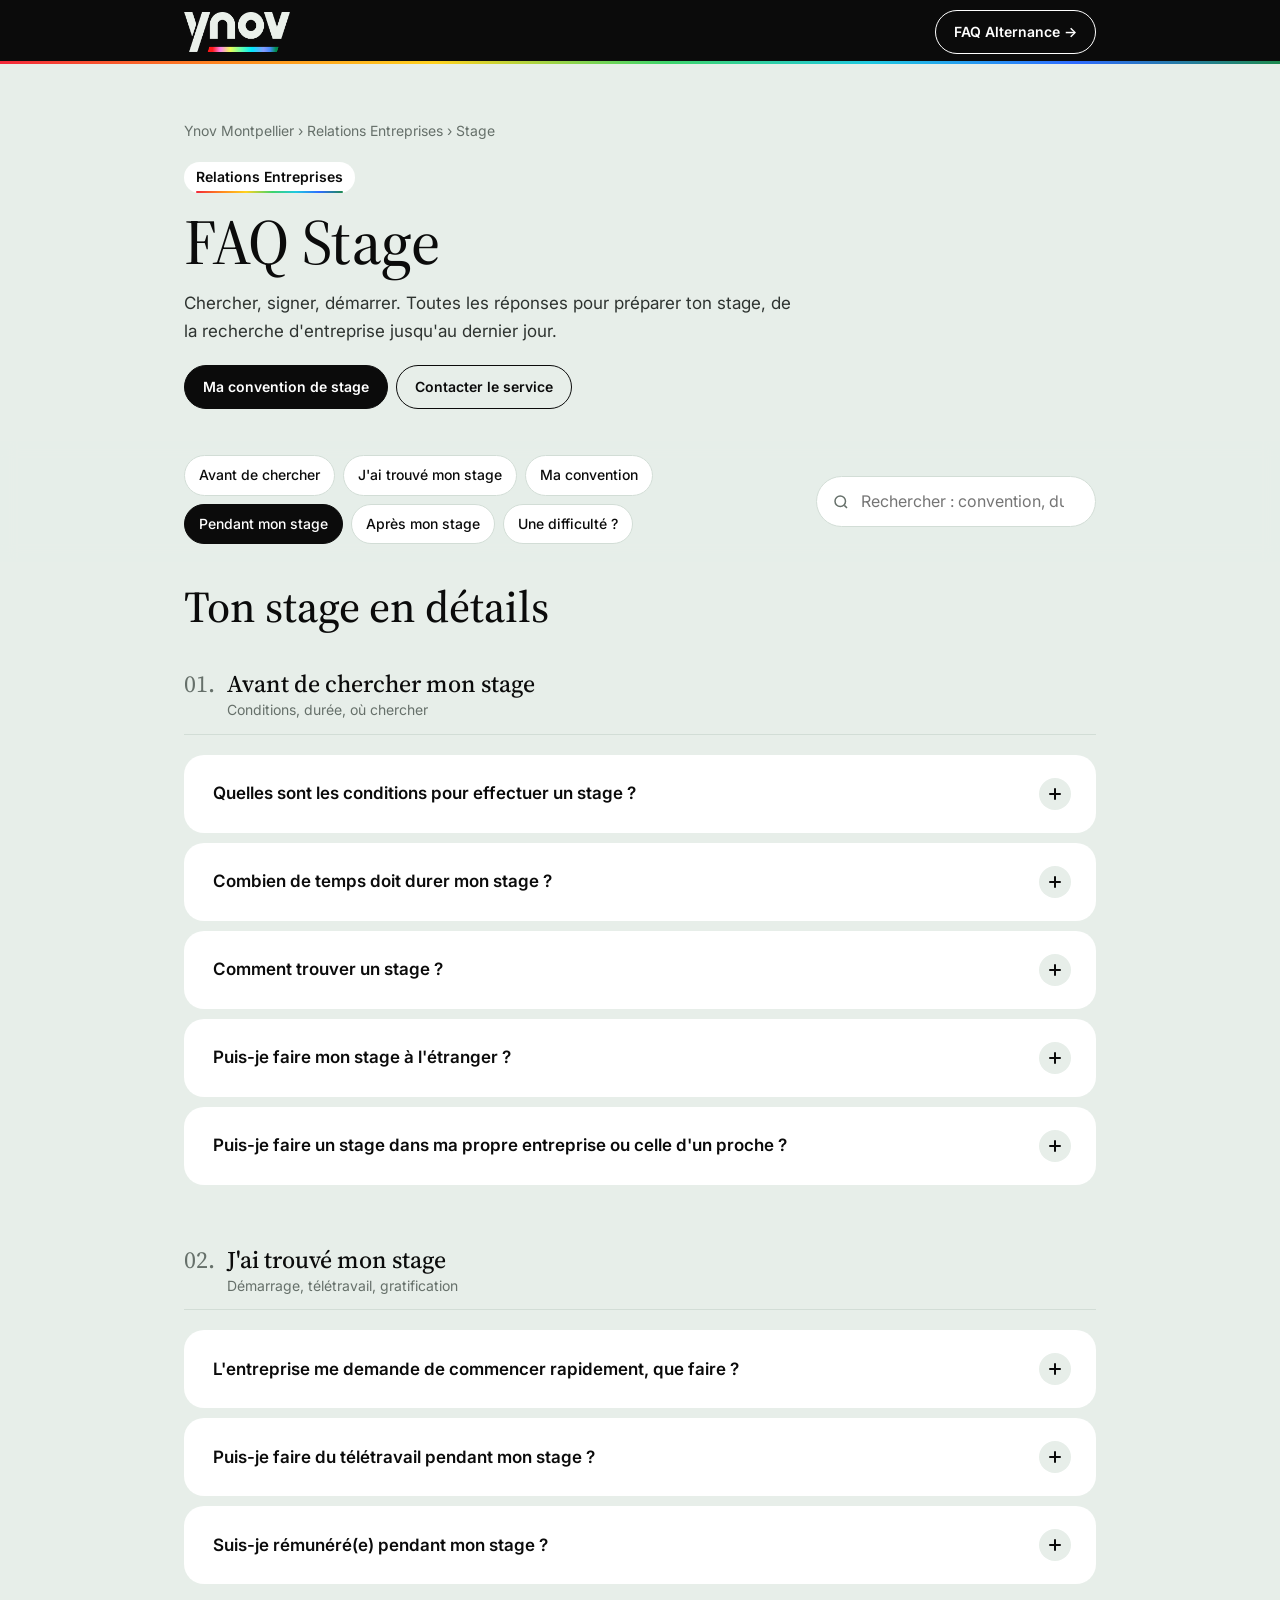
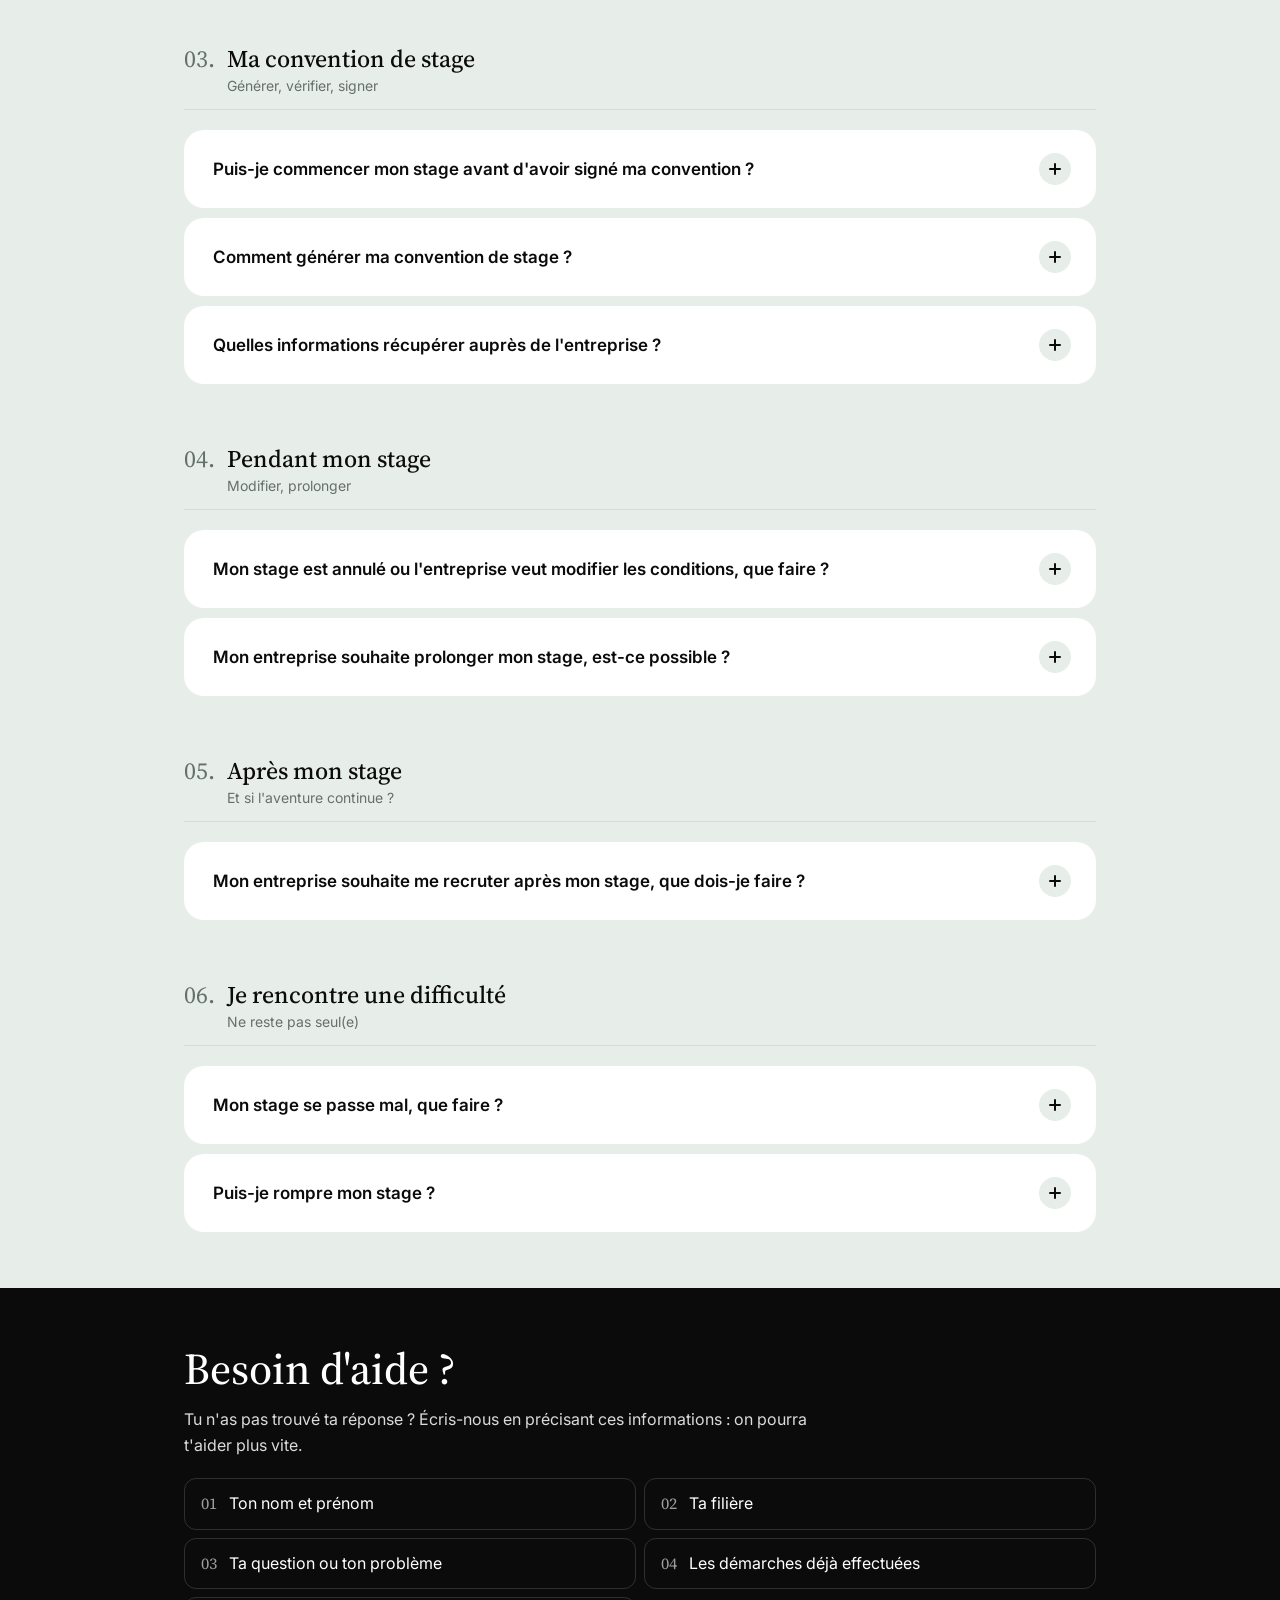
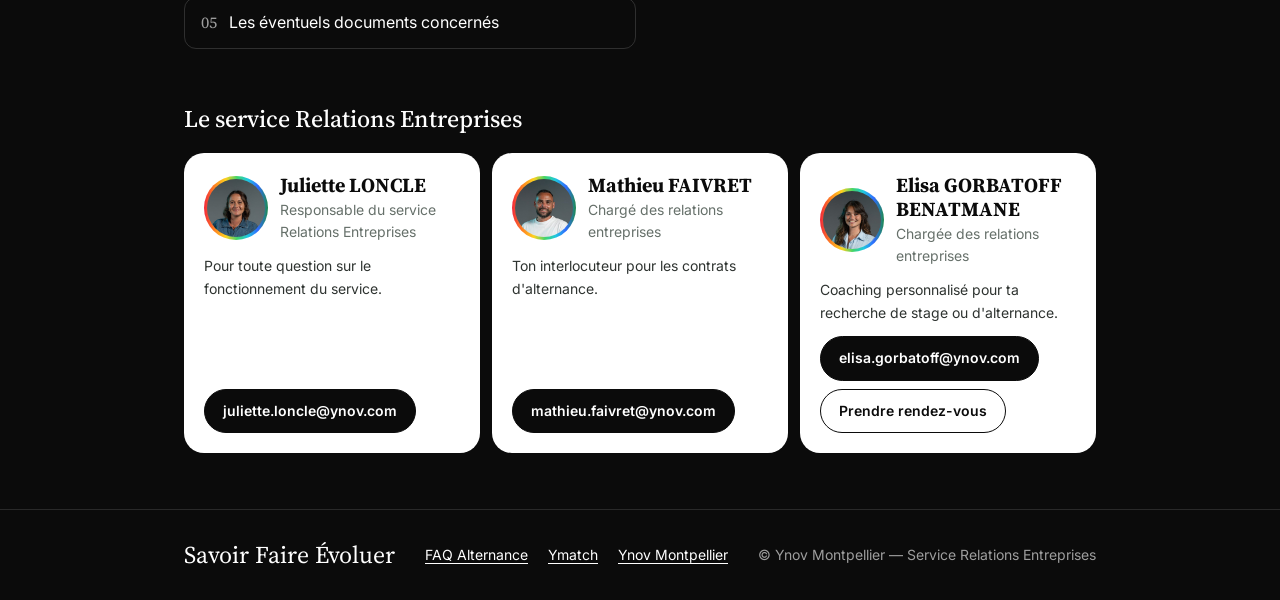
==== stage.html @ a25037c7 "Add files via upload" ====
<!doctype html>
<html lang="fr">
<head>
  <meta charset="utf-8">
  <meta name="viewport" content="width=device-width, initial-scale=1, viewport-fit=cover">
  <title>FAQ Stage — Relations Entreprises | Ynov Montpellier</title>
  <meta name="description" content="Tout savoir sur tes recherches et tes démarches de stage à Ynov Montpellier : durées, convention, gratification, contacts.">
  <meta name="theme-color" content="#0b0b0b">

  <!-- Polices (Google Fonts) -->
  <link rel="preconnect" href="https://fonts.googleapis.com">
  <link rel="preconnect" href="https://fonts.gstatic.com" crossorigin>
  <link href="https://fonts.googleapis.com/css2?family=Inter:wght@400;500;600;700;800&family=Source+Serif+4:opsz,wght@8..60,400;8..60,500&display=swap" rel="stylesheet">

  <!-- Styles : variables (couleurs, polices…) puis mise en page -->
  <link rel="stylesheet" href="assets/css/variables.css">
  <link rel="stylesheet" href="assets/css/style.css">
</head>
<body>

  <!-- ====================================================================
       HEADER
       ==================================================================== -->
  <header class="site-header">
    <div class="container site-header__inner">
      <a class="logo" href="index.html" aria-label="Ynov — retour à l'accueil de la FAQ">
        <!-- Logo officiel : pour le changer, remplace le fichier assets/img/logo-ynov.png -->
        <img src="assets/img/logo-ynov.png" alt="Ynov" width="395" height="149">
      </a>
      <a class="btn btn--light" href="alternance.html">FAQ Alternance →</a>
    </div>
  </header>

  <main>

    <!-- ==================================================================
         HERO
         ================================================================== -->
    <section class="hero">
      <div class="container">
        <p class="breadcrumb">Ynov Montpellier › Relations Entreprises › Stage</p>
        <p class="hero__kicker">Relations Entreprises</p>
        <h1 class="hero__title">FAQ Stage</h1>
        <p class="hero__lead">
          Chercher, signer, démarrer. Toutes les réponses pour préparer ton stage,
          de la recherche d'entreprise jusqu'au dernier jour.
        </p>
        <div class="hero__actions">
          <a class="btn" href="#convention">Ma convention de stage</a>
          <a class="btn btn--outline" href="#aide">Contacter le service</a>
        </div>
      </div>
    </section>

    <!-- ==================================================================
         MENU DES CATÉGORIES + RECHERCHE
         Chaque pastille pointe vers l'id d'un groupe plus bas (#avant, #trouve…)
         ================================================================== -->
    <nav class="faq-toolbar" aria-label="Catégories de la FAQ">
      <div class="container faq-toolbar__inner">
        <ul class="chips">
          <li><a class="chip" href="#avant">Avant de chercher</a></li>
          <li><a class="chip" href="#trouve">J'ai trouvé mon stage</a></li>
          <li><a class="chip" href="#convention">Ma convention</a></li>
          <li><a class="chip" href="#pendant">Pendant mon stage</a></li>
          <li><a class="chip" href="#apres">Après mon stage</a></li>
          <li><a class="chip" href="#difficulte">Une difficulté ?</a></li>
        </ul>
        <div class="search">
          <label class="visually-hidden" for="faq-search">Rechercher une question</label>
          <svg class="search__icon" viewBox="0 0 24 24" fill="none" stroke="currentColor" stroke-width="2" aria-hidden="true"><circle cx="11" cy="11" r="7"/><path d="m20 20-3.5-3.5"/></svg>
          <input class="search__input" id="faq-search" type="search" placeholder="Rechercher : convention, durée…" data-faq-search>
        </div>
      </div>
    </nav>

    <!-- ==================================================================
         QUESTIONS
         --------------------------------------------------------------------
         Pour AJOUTER une question : copie un bloc <details>…</details>
         complet, colle-le dans le bon groupe et change :
           - l'id (unique, sans espace ni accent)  → sert pour les liens directs
           - le texte de la question dans <span class="faq-item__title">
           - la réponse dans <div class="faq-item__answer">
         ================================================================== -->
    <section class="faq-section">
      <div class="container">
        <h2 class="faq-section__title">Ton stage en détails</h2>

        <!-- ============ 01. AVANT DE CHERCHER ============ -->
        <section class="faq-group" id="avant">
          <header class="faq-group__header">
            <span class="faq-group__number">01.</span>
            <div>
              <h3 class="faq-group__title">Avant de chercher mon stage</h3>
              <p class="faq-group__subtitle">Conditions, durée, où chercher</p>
            </div>
          </header>

          <div class="faq-list">

            <details class="faq-item" id="conditions">
              <summary class="faq-item__question">
                <span class="faq-item__title">Quelles sont les conditions pour effectuer un stage ?</span>
                <span class="faq-item__icon" aria-hidden="true"></span>
              </summary>
              <div class="faq-item__answer">
                <p>Ton stage doit être réalisé <strong>dans le cadre de ta formation</strong> et faire l'objet d'une <strong>convention de stage signée avant le premier jour</strong>.</p>
                <p>La durée, les dates et les conditions du stage doivent respecter les règles de ta formation et de l'école.</p>
              </div>
            </details>

            <details class="faq-item" id="duree">
              <summary class="faq-item__question">
                <span class="faq-item__title">Combien de temps doit durer mon stage ?</span>
                <span class="faq-item__icon" aria-hidden="true"></span>
              </summary>
              <div class="faq-item__answer">
                <p>La durée dépend de ta formation et de ton année d'études.</p>

                <ul class="duration-grid">
                  <li><div class="duration-card">
                    <span class="duration-card__level">B1</span>
                    <span class="duration-card__value">Non obligatoire</span>
                    <span class="duration-card__detail">mais fortement conseillé</span>
                  </div></li>
                  <li><div class="duration-card duration-card--dark">
                    <span class="duration-card__level">B2</span>
                    <span class="duration-card__value">25 jours obligatoires</span>
                    <span class="duration-card__detail">5 semaines · 175 h</span>
                  </div></li>
                  <li><div class="duration-card">
                    <span class="duration-card__level">B3</span>
                    <span class="duration-card__value">50 jours obligatoires*</span>
                    <span class="duration-card__detail">10 semaines · 350 h</span>
                  </div></li>
                  <li><div class="duration-card duration-card--dark">
                    <span class="duration-card__level">M1</span>
                    <span class="duration-card__value">80 jours obligatoires</span>
                    <span class="duration-card__detail">16 semaines · 560 h</span>
                  </div></li>
                  <li><div class="duration-card">
                    <span class="duration-card__level">M2</span>
                    <span class="duration-card__value">80 jours obligatoires**</span>
                    <span class="duration-card__detail">16 semaines · 560 h</span>
                  </div></li>
                  <li><div class="duration-card duration-card--dark">
                    <span class="duration-card__level">BTS</span>
                    <span class="duration-card__value">CIEL 1 &amp; 2 : 20 jours</span>
                    <span class="duration-card__detail">SIO SISR 1 &amp; 2 : 25 jours</span>
                  </div></li>
                </ul>

                <div class="note">
                  <span class="note__label">Exceptions</span>
                  <p>* <strong>B3 Chef de projet design interactif</strong> et <strong>B3 Chef de projet marketing digital</strong> : 90 jours obligatoires (diplôme IMPARARE).</p>
                  <p>** <strong>M2 Marketing &amp; communication</strong>, toutes spécialités (titre Manager de la communication et du marketing digital) : 132 jours obligatoires (diplôme INSEEC).</p>
                </div>

                <h3>Bon à savoir</h3>
                <ul>
                  <li>Ton stage se déroule <strong>en dehors de tes jours de cours</strong>.</li>
                  <li>Les heures comptent sur l'année de formation dès la rentrée et se cumulent sur l'année en cours.</li>
                  <li>Le volume total doit être validé avant la fin de ton cycle de formation. S'il manque des heures sur l'année, tu devras les rattraper.</li>
                  <li>En France, un stage dans une même structure ne peut pas dépasser <strong>6 mois effectifs, soit 924 h</strong>, sur une même année d'enseignement.</li>
                </ul>
              </div>
            </details>

            <details class="faq-item" id="trouver">
              <summary class="faq-item__question">
                <span class="faq-item__title">Comment trouver un stage ?</span>
                <span class="faq-item__icon" aria-hidden="true"></span>
              </summary>
              <div class="faq-item__answer">
                <p>Multiplie les canaux :</p>
                <ul>
                  <li>les offres transmises par Ynov sur <a href="https://ymatch.ynov.com" target="_blank" rel="noopener">Ymatch</a> ;</li>
                  <li>LinkedIn ;</li>
                  <li>les sites spécialisés dans l'emploi et les stages ;</li>
                  <li>les candidatures spontanées ;</li>
                  <li>ton réseau personnel et professionnel ;</li>
                  <li>les forums, salons et événements entreprises.</li>
                </ul>
                <div class="note">
                  <span class="note__label">Conseil</span>
                  <p>Ne te limite pas aux offres publiées : les candidatures spontanées fonctionnent souvent très bien.</p>
                </div>
              </div>
            </details>

            <details class="faq-item" id="etranger">
              <summary class="faq-item__question">
                <span class="faq-item__title">Puis-je faire mon stage à l'étranger ?</span>
                <span class="faq-item__icon" aria-hidden="true"></span>
              </summary>
              <div class="faq-item__answer">
                <p><strong>Oui</strong>, sous certaines conditions.</p>
                <p>Les démarches administratives varient selon le pays d'accueil, et la convention se fait <strong>en dehors de Ymatch</strong>. Rapproche-toi du service Relations Entreprises <strong>avant de t'engager</strong> auprès de l'entreprise.</p>
              </div>
            </details>

            <details class="faq-item" id="entreprise-proche">
              <summary class="faq-item__question">
                <span class="faq-item__title">Puis-je faire un stage dans ma propre entreprise ou celle d'un proche ?</span>
                <span class="faq-item__icon" aria-hidden="true"></span>
              </summary>
              <div class="faq-item__answer">
                <p>C'est possible, sous certaines conditions :</p>
                <ul>
                  <li>tu ne dois <strong>pas figurer dans les statuts</strong> de l'entreprise ;</li>
                  <li>tu dois être <strong>accompagné(e) par un tuteur</strong>.</li>
                </ul>
                <p>Le stage répond aux mêmes exigences qu'un stage classique et doit te permettre de développer des compétences liées à ta formation.</p>
              </div>
            </details>

          </div>
        </section>

        <!-- ============ 02. J'AI TROUVÉ MON STAGE ============ -->
        <section class="faq-group" id="trouve">
          <header class="faq-group__header">
            <span class="faq-group__number">02.</span>
            <div>
              <h3 class="faq-group__title">J'ai trouvé mon stage</h3>
              <p class="faq-group__subtitle">Démarrage, télétravail, gratification</p>
            </div>
          </header>

          <div class="faq-list">

            <details class="faq-item" id="commencer-vite">
              <summary class="faq-item__question">
                <span class="faq-item__title">L'entreprise me demande de commencer rapidement, que faire ?</span>
                <span class="faq-item__icon" aria-hidden="true"></span>
              </summary>
              <div class="faq-item__answer">
                <div class="note note--alert">
                  <span class="note__label">Important</span>
                  <p>Ne commence pas sans convention signée.</p>
                </div>
                <p>Même si l'entreprise est pressée, contacte le service Relations Entreprises pour vérifier que toutes les démarches administratives sont finalisées.</p>
              </div>
            </details>

            <details class="faq-item" id="teletravail">
              <summary class="faq-item__question">
                <span class="faq-item__title">Puis-je faire du télétravail pendant mon stage ?</span>
                <span class="faq-item__icon" aria-hidden="true"></span>
              </summary>
              <div class="faq-item__answer">
                <p><strong>Oui</strong>, si l'entreprise d'accueil l'autorise et si c'est prévu dans le cadre du stage.</p>
                <p>Les conditions de télétravail se définissent avec l'entreprise et doivent apparaître dans les documents du stage, notamment <strong>sur la convention</strong>.</p>
              </div>
            </details>

            <details class="faq-item" id="gratification">
              <summary class="faq-item__question">
                <span class="faq-item__title">Suis-je rémunéré(e) pendant mon stage ?</span>
                <span class="faq-item__icon" aria-hidden="true"></span>
              </summary>
              <div class="faq-item__answer">
                <p>Au-delà de <strong>308 h de stage dans la même entreprise</strong>, la gratification est obligatoire. Concrètement : dès que ta convention prévoit 309 h ou plus (soit 2 mois et 1 jour), tu es payé(e).</p>
                <ul>
                  <li>Montant minimum légal en 2026 : <strong>4,50 € brut par heure</strong>, soit 15 % du plafond horaire de la Sécurité sociale.</li>
                  <li>La gratification est <strong>rétroactive</strong> : elle compte dès la première heure de stage.</li>
                  <li>Le versement et le montant doivent figurer dans ta convention de stage.</li>
                </ul>
                <div class="note">
                  <span class="note__label">À noter</span>
                  <p>Ce montant peut évoluer en cours d'année scolaire.</p>
                </div>
              </div>
            </details>

          </div>
        </section>

        <!-- ============ 03. MA CONVENTION ============ -->
        <section class="faq-group" id="convention">
          <header class="faq-group__header">
            <span class="faq-group__number">03.</span>
            <div>
              <h3 class="faq-group__title">Ma convention de stage</h3>
              <p class="faq-group__subtitle">Générer, vérifier, signer</p>
            </div>
          </header>

          <div class="faq-list">

            <details class="faq-item" id="avant-convention">
              <summary class="faq-item__question">
                <span class="faq-item__title">Puis-je commencer mon stage avant d'avoir signé ma convention ?</span>
                <span class="faq-item__icon" aria-hidden="true"></span>
              </summary>
              <div class="faq-item__answer">
                <p><strong>Non.</strong> La convention doit être validée et signée par toutes les parties <strong>avant le premier jour de stage</strong>.</p>
                <div class="note note--alert">
                  <span class="note__label">Important</span>
                  <p>Ne commence jamais ton stage sans convention signée.</p>
                </div>
              </div>
            </details>

            <details class="faq-item" id="generer-convention">
              <summary class="faq-item__question">
                <span class="faq-item__title">Comment générer ma convention de stage ?</span>
                <span class="faq-item__icon" aria-hidden="true"></span>
              </summary>
              <div class="faq-item__answer">
                <p>Une fois ton stage trouvé, tout se passe sur <a href="https://ymatch.ynov.com" target="_blank" rel="noopener">Ymatch</a> :</p>
                <ol class="steps">
                  <li>Sur la page d'accueil de Ymatch, descends et clique sur <strong>« Ajouter un stage »</strong>.</li>
                  <li>En haut à gauche, renseigne le <strong>nom de l'entreprise</strong> et l'<strong>adresse mail du contact entreprise</strong>, puis clique sur « Valider » en bas à droite.</li>
                  <li>L'entreprise reçoit la fiche de renseignements par mail. Vérifie avec elle qu'elle l'a bien reçue : le mail peut arriver dans les spams.</li>
                  <li>L'entreprise remplit la fiche de renseignements.</li>
                  <li>Vérifie la <strong>date de début</strong>, le <strong>volume horaire</strong> et la <strong>date de fin</strong>. Tu peux les confirmer en amont avec le service Relations Entreprises (voir ton calendrier de formation).</li>
                  <li>Le service Relations Entreprises contrôle les modalités, puis envoie la convention pour signature à l'entreprise et à toi.</li>
                  <li>Toutes les signatures sont là : <strong>tu peux démarrer ton stage</strong>.</li>
                </ol>
                <div class="note">
                  <span class="note__label">Stage à l'étranger</span>
                  <p>La convention se fait hors Ymatch : contacte directement le service Relations Entreprises.</p>
                </div>
                <div class="note">
                  <span class="note__label">Conseil</span>
                  <p>Prévois suffisamment de temps entre la demande et le début du stage : la génération et la signature prennent quelques jours.</p>
                </div>
              </div>
            </details>

            <details class="faq-item" id="infos-entreprise">
              <summary class="faq-item__question">
                <span class="faq-item__title">Quelles informations récupérer auprès de l'entreprise ?</span>
                <span class="faq-item__icon" aria-hidden="true"></span>
              </summary>
              <div class="faq-item__answer">
                <p>Avant de lancer ta demande sur Ymatch, récupère :</p>
                <ul>
                  <li>les coordonnées de l'entreprise et de ton contact ;</li>
                  <li>le nom de ton tuteur ;</li>
                  <li>les dates de début et de fin ;</li>
                  <li>tes missions et tes horaires ;</li>
                  <li>la gratification, si elle s'applique.</li>
                </ul>
              </div>
            </details>

          </div>
        </section>

        <!-- ============ 04. PENDANT MON STAGE ============ -->
        <section class="faq-group" id="pendant">
          <header class="faq-group__header">
            <span class="faq-group__number">04.</span>
            <div>
              <h3 class="faq-group__title">Pendant mon stage</h3>
              <p class="faq-group__subtitle">Modifier, prolonger</p>
            </div>
          </header>

          <div class="faq-list">

            <details class="faq-item" id="modification">
              <summary class="faq-item__question">
                <span class="faq-item__title">Mon stage est annulé ou l'entreprise veut modifier les conditions, que faire ?</span>
                <span class="faq-item__icon" aria-hidden="true"></span>
              </summary>
              <div class="faq-item__answer">
                <p>Contacte rapidement le service Relations Entreprises.</p>
                <p>Ne modifie pas toi-même les informations de la convention sans validation préalable.</p>
              </div>
            </details>

            <details class="faq-item" id="prolonger">
              <summary class="faq-item__question">
                <span class="faq-item__title">Mon entreprise souhaite prolonger mon stage, est-ce possible ?</span>
                <span class="faq-item__icon" aria-hidden="true"></span>
              </summary>
              <div class="faq-item__answer">
                <p>C'est possible, dans la limite de la durée maximale autorisée (6 mois, soit 924 h, dans une même structure sur une même année).</p>
                <p>La prolongation doit être <strong>validée et formalisée avant la date de fin prévue</strong>.</p>
              </div>
            </details>

          </div>
        </section>

        <!-- ============ 05. APRÈS MON STAGE ============ -->
        <section class="faq-group" id="apres">
          <header class="faq-group__header">
            <span class="faq-group__number">05.</span>
            <div>
              <h3 class="faq-group__title">Après mon stage</h3>
              <p class="faq-group__subtitle">Et si l'aventure continue ?</p>
            </div>
          </header>

          <div class="faq-list">

            <details class="faq-item" id="recrutement">
              <summary class="faq-item__question">
                <span class="faq-item__title">Mon entreprise souhaite me recruter après mon stage, que dois-je faire ?</span>
                <span class="faq-item__icon" aria-hidden="true"></span>
              </summary>
              <div class="faq-item__answer">
                <p>Si l'entreprise te propose une alternance, contacte le service Relations Entreprises : on t'accompagne dans la suite des démarches.</p>
                <p><a href="alternance.html">Consulter la FAQ Alternance →</a></p>
              </div>
            </details>

          </div>
        </section>

        <!-- ============ 06. DIFFICULTÉ ============ -->
        <section class="faq-group" id="difficulte">
          <header class="faq-group__header">
            <span class="faq-group__number">06.</span>
            <div>
              <h3 class="faq-group__title">Je rencontre une difficulté</h3>
              <p class="faq-group__subtitle">Ne reste pas seul(e)</p>
            </div>
          </header>

          <div class="faq-list">

            <details class="faq-item" id="probleme">
              <summary class="faq-item__question">
                <span class="faq-item__title">Mon stage se passe mal, que faire ?</span>
                <span class="faq-item__icon" aria-hidden="true"></span>
              </summary>
              <div class="faq-item__answer">
                <p>En cas de difficulté avec ton entreprise d'accueil, ne reste pas seul(e).</p>
                <p>Contacte le service Relations Entreprises : on fait le point ensemble sur la situation et on cherche les solutions possibles.</p>
              </div>
            </details>

            <details class="faq-item" id="rupture">
              <summary class="faq-item__question">
                <span class="faq-item__title">Puis-je rompre mon stage ?</span>
                <span class="faq-item__icon" aria-hidden="true"></span>
              </summary>
              <div class="faq-item__answer">
                <p>Une interruption ou une rupture de stage doit être encadrée. Elle ne se décide pas sans en informer l'école et l'entreprise.</p>
                <p>Contacte le service Relations Entreprises dès que possible.</p>
              </div>
            </details>

          </div>
        </section>

        <!-- Affiché uniquement si la recherche ne trouve rien -->
        <div class="faq-empty" data-faq-empty hidden>
          <p><strong>Aucune question ne correspond à ta recherche.</strong></p>
          <p>Essaie un autre mot, ou écris-nous directement.</p>
          <a class="btn" href="#aide">Contacter le service</a>
        </div>

      </div>
    </section>

    <!-- ==================================================================
         BESOIN D'AIDE + CONTACTS
         Les cartes contacts sont générées par assets/js/contacts.js
         ================================================================== -->
    <section class="help" id="aide">
      <div class="container">
        <h2>Besoin d'aide ?</h2>
        <p class="help__lead">
          Tu n'as pas trouvé ta réponse ? Écris-nous en précisant ces informations :
          on pourra t'aider plus vite.
        </p>
        <ol class="help__checklist">
          <li>Ton nom et prénom</li>
          <li>Ta filière</li>
          <li>Ta question ou ton problème</li>
          <li>Les démarches déjà effectuées</li>
          <li>Les éventuels documents concernés</li>
        </ol>

        <h3 class="contacts__title">Le service Relations Entreprises</h3>
        <div class="contacts" data-contacts></div>
        <noscript>
          <p>Contact : mathieu.faivret@ynov.com</p>
        </noscript>
      </div>
    </section>

  </main>

  <!-- ====================================================================
       FOOTER
       ==================================================================== -->
  <footer class="site-footer">
    <div class="container site-footer__inner">
      <p class="site-footer__promise">Savoir Faire Évoluer</p>
      <ul class="site-footer__links">
        <li><a href="alternance.html">FAQ Alternance</a></li>
        <li><a href="https://ymatch.ynov.com" target="_blank" rel="noopener">Ymatch</a></li>
        <li><a href="https://www.ynov.com/campus/montpellier" target="_blank" rel="noopener">Ynov Montpellier</a></li>
      </ul>
      <p class="site-footer__copy">© Ynov Montpellier — Service Relations Entreprises</p>
    </div>
  </footer>

  <script src="assets/js/contacts.js"></script>
  <script src="assets/js/faq.js"></script>
</body>
</html>
---- assets/css/variables.css ----
/* ==========================================================================
   VARIABLES — DA Ynov
   --------------------------------------------------------------------------
   👉 C'est ICI que tu changes les couleurs, les polices, les arrondis
      et les espacements. Tout le reste du site se met à jour tout seul.
   ========================================================================== */

:root {
  /* ---------- Couleurs ---------- */
  --color-bg: #e7eee9;          /* vert d'eau Ynov (fond de page)          */
  --color-surface: #ffffff;     /* cartes / accordéons                     */
  --color-ink: #0b0b0b;         /* noir Ynov (titres, header, boutons)     */
  --color-ink-soft: #2e3330;    /* texte courant                           */
  --color-muted: #66706a;       /* textes secondaires                      */
  --color-line: #d2ddd6;        /* séparateurs, bordures                   */
  --color-on-dark: #ffffff;     /* texte sur fond noir                     */
  --color-tint: #f3f7f4;        /* fond léger des encadrés                 */

  /* Dégradé arc-en-ciel Ynov (soulignements, filets) */
  --gradient-ynov: linear-gradient(
    90deg,
    #f2283a 0%,
    #ff8a1f 18%,
    #ffd21f 34%,
    #3fd46b 52%,
    #1fc8e0 68%,
    #2f6bff 84%,
    #1e8b4f 100%
  );

  /* ---------- Polices ---------- */
  /* Titres : serif élégant (comme le site Ynov) / Texte : sans-serif lisible */
  --font-title: "Source Serif 4", Georgia, "Times New Roman", serif;
  --font-text: "Inter", system-ui, -apple-system, "Segoe UI", Roboto, sans-serif;

  /* Tailles (mobile d'abord, agrandies dans style.css pour desktop) */
  --fs-hero: 2.5rem;
  --fs-h2: 1.75rem;
  --fs-h3: 1.25rem;
  --fs-body: 1rem;
  --fs-small: 0.875rem;

  /* ---------- Arrondis ---------- */
  --radius-s: 12px;
  --radius-m: 20px;
  --radius-l: 32px;
  --radius-pill: 999px;

  /* ---------- Espacements ---------- */
  --gutter: 16px;               /* marge latérale sur mobile               */
  --space-xs: 8px;
  --space-s: 12px;
  --space-m: 20px;
  --space-l: 32px;
  --space-xl: 56px;

  /* ---------- Mise en page ---------- */
  --container: 960px;           /* largeur max du contenu                  */
  --sticky-offset: 72px;        /* hauteur du menu de catégories collant   */

  /* ---------- Animations ---------- */
  --duration: 280ms;
  --ease: cubic-bezier(0.2, 0.7, 0.2, 1);
}
---- assets/css/style.css ----
/* ==========================================================================
   STYLE — FAQ Relations Entreprises Ynov Montpellier
   --------------------------------------------------------------------------
   Mobile first : les styles de base sont pensés pour le téléphone,
   les @media (min-width: …) en bas du fichier adaptent tablette et desktop.

   Sommaire
   1. Base
   2. Header
   3. Hero (haut de page)
   4. Menu des catégories + recherche
   5. Groupes de questions
   6. Accordéons
   7. Contenu des réponses (listes, encadrés, étapes, tableau…)
   8. Besoin d'aide + contacts
   9. Footer
   10. Page d'accueil (index.html)
   11. Responsive (tablette / desktop)
   ========================================================================== */

/* ---------- 1. Base ---------- */
*,
*::before,
*::after { box-sizing: border-box; }

html { scroll-behavior: smooth; -webkit-text-size-adjust: 100%; }

body {
  margin: 0;
  background: var(--color-bg);
  color: var(--color-ink-soft);
  font-family: var(--font-text);
  font-size: var(--fs-body);
  line-height: 1.6;
  -webkit-font-smoothing: antialiased;
}

img { max-width: 100%; display: block; }

a { color: var(--color-ink); text-underline-offset: 3px; }

h1, h2, h3 {
  margin: 0;
  color: var(--color-ink);
  font-family: var(--font-title);
  font-weight: 500;
  line-height: 1.15;
}

.container {
  width: 100%;
  max-width: var(--container);
  margin-inline: auto;
  padding-inline: var(--gutter);
}

.visually-hidden {
  position: absolute !important;
  width: 1px; height: 1px;
  overflow: hidden;
  clip: rect(0 0 0 0);
  white-space: nowrap;
}

:focus-visible { outline: 2px solid var(--color-ink); outline-offset: 3px; }

/* Bouton générique */
.btn {
  display: inline-flex;
  align-items: center;
  gap: 8px;
  padding: 10px 18px;
  border: 1px solid var(--color-ink);
  border-radius: var(--radius-pill);
  background: var(--color-ink);
  color: var(--color-on-dark);
  font-size: var(--fs-small);
  font-weight: 600;
  text-decoration: none;
  transition: background var(--duration) var(--ease), color var(--duration) var(--ease);
}
.btn:hover { background: transparent; color: var(--color-ink); }

.btn--outline { background: transparent; color: var(--color-ink); }
.btn--outline:hover { background: var(--color-ink); color: var(--color-on-dark); }

.btn--light { border-color: var(--color-on-dark); background: transparent; color: var(--color-on-dark); }
.btn--light:hover { background: var(--color-on-dark); color: var(--color-ink); }

/* ---------- 2. Header ---------- */
.site-header {
  background: var(--color-ink);
  color: var(--color-on-dark);
  position: relative;
}
/* Filet arc-en-ciel sous le header */
.site-header::after {
  content: "";
  position: absolute;
  left: 0; right: 0; bottom: 0;
  height: 3px;
  background: var(--gradient-ynov);
}

.site-header__inner {
  display: flex;
  align-items: center;
  justify-content: space-between;
  gap: var(--space-s);
  min-height: 64px;
}

/* Logo texte — remplaçable par le logo officiel (voir README) */
.logo {
  display: inline-flex;
  flex-direction: column;
  gap: 2px;
  color: var(--color-on-dark);
  text-decoration: none;
}
.logo__word {
  font-family: var(--font-text);
  font-weight: 800;
  font-size: 1.6rem;
  letter-spacing: -0.05em;
  line-height: 1;
}
.logo__bar { width: 100%; height: 3px; border-radius: 2px; background: var(--gradient-ynov); }
.logo img { height: 34px; width: auto; }
@media (min-width: 1024px) { .logo img { height: 40px; } }

/* ---------- 3. Hero ---------- */
.hero { padding-block: var(--space-l) var(--space-m); }

.breadcrumb {
  margin: 0 0 var(--space-m);
  font-size: var(--fs-small);
  color: var(--color-muted);
}

.hero__kicker {
  display: inline-block;
  margin: 0 0 var(--space-s);
  padding: 4px 12px;
  border-radius: var(--radius-pill);
  background: var(--color-surface);
  font-size: var(--fs-small);
  font-weight: 600;
  color: var(--color-ink);
  position: relative;
}
/* petit soulignement arc-en-ciel, comme les pastilles du site Ynov */
.hero__kicker::after {
  content: "";
  position: absolute;
  left: 12px; right: 12px; bottom: 0;
  height: 2px;
  border-radius: 2px;
  background: var(--gradient-ynov);
}

.hero__title { font-size: var(--fs-hero); margin-bottom: var(--space-s); }

.hero__lead {
  max-width: 38rem;
  margin: 0 0 var(--space-m);
  font-size: 1.0625rem;
}

.hero__actions { display: flex; flex-wrap: wrap; gap: var(--space-xs); }

/* ---------- 4. Menu des catégories + recherche ---------- */
.faq-toolbar {
  position: sticky;
  top: 0;
  z-index: 10;
  padding-block: var(--space-s);
  background: color-mix(in srgb, var(--color-bg) 92%, transparent);
  backdrop-filter: blur(8px);
  -webkit-backdrop-filter: blur(8px);
}

/* Les pastilles défilent horizontalement sur mobile */
.chips {
  display: flex;
  gap: var(--space-xs);
  margin: 0;
  padding: 2px 0 6px;
  list-style: none;
  overflow-x: auto;
  scrollbar-width: none;
}
.chips::-webkit-scrollbar { display: none; }

.chip {
  flex: none;
  display: inline-block;
  padding: 8px 14px;
  border: 1px solid var(--color-line);
  border-radius: var(--radius-pill);
  background: var(--color-surface);
  color: var(--color-ink);
  font-size: var(--fs-small);
  font-weight: 500;
  text-decoration: none;
  white-space: nowrap;
  transition: background var(--duration) var(--ease), color var(--duration) var(--ease), border-color var(--duration) var(--ease);
}
.chip:hover,
.chip.is-active { background: var(--color-ink); border-color: var(--color-ink); color: var(--color-on-dark); }

.search { position: relative; margin-top: var(--space-xs); }
.search__input {
  width: 100%;
  padding: 12px 16px 12px 44px;
  border: 1px solid var(--color-line);
  border-radius: var(--radius-pill);
  background: var(--color-surface);
  color: var(--color-ink);
  font: inherit;
  font-size: 16px; /* 16px évite le zoom automatique sur iPhone */
}
.search__input:focus { outline: none; border-color: var(--color-ink); }
.search__icon {
  position: absolute;
  left: 16px; top: 50%;
  width: 18px; height: 18px;
  transform: translateY(-50%);
  color: var(--color-muted);
  pointer-events: none;
}

/* ---------- 5. Groupes de questions ---------- */
.faq-section { padding-block: var(--space-m) var(--space-xl); }

.faq-section__title { font-size: var(--fs-h2); margin-bottom: var(--space-l); }

.faq-group { scroll-margin-top: calc(var(--sticky-offset) + 56px); }
.faq-group + .faq-group { margin-top: var(--space-xl); }

.faq-group__header {
  display: flex;
  align-items: baseline;
  gap: var(--space-s);
  margin-bottom: var(--space-m);
  padding-bottom: var(--space-s);
  border-bottom: 1px solid var(--color-line);
}
.faq-group__number {
  font-family: var(--font-title);
  font-size: var(--fs-h3);
  color: var(--color-muted);
}
.faq-group__title { font-size: var(--fs-h3); }
.faq-group__subtitle { margin: 2px 0 0; font-size: var(--fs-small); color: var(--color-muted); }

.faq-list { display: grid; gap: 10px; }

/* Message quand la recherche ne trouve rien */
.faq-empty {
  padding: var(--space-l) var(--space-m);
  border-radius: var(--radius-m);
  background: var(--color-surface);
  text-align: center;
}
.faq-empty p { margin: 0 0 var(--space-s); }

/* ---------- 6. Accordéons ---------- */
.faq-item {
  scroll-margin-top: calc(var(--sticky-offset) + 56px);
  border: 1px solid transparent;
  border-radius: var(--radius-m);
  background: var(--color-surface);
  overflow: hidden;
  transition: border-color var(--duration) var(--ease), box-shadow var(--duration) var(--ease);
}
.faq-item[open] { border-color: var(--color-ink); box-shadow: 0 6px 24px rgb(0 0 0 / 0.06); }

.faq-item__question {
  display: flex;
  align-items: center;
  justify-content: space-between;
  gap: var(--space-s);
  padding: 18px 18px 18px 20px;
  cursor: pointer;
  list-style: none;              /* retire le triangle par défaut */
  color: var(--color-ink);
  font-weight: 600;
  line-height: 1.4;
  -webkit-tap-highlight-color: transparent;
}
.faq-item__question::-webkit-details-marker { display: none; }

/* Icône + qui devient − */
.faq-item__icon {
  flex: none;
  position: relative;
  width: 32px; height: 32px;
  border-radius: 50%;
  background: var(--color-bg);
  color: var(--color-ink);
  transition: background var(--duration) var(--ease), color var(--duration) var(--ease);
}
.faq-item__icon::before,
.faq-item__icon::after {
  content: "";
  position: absolute;
  top: 50%; left: 50%;
  width: 12px; height: 2px;
  border-radius: 2px;
  background: currentColor;
  transform: translate(-50%, -50%);
  transition: transform var(--duration) var(--ease);
}
.faq-item__icon::after { transform: translate(-50%, -50%) rotate(90deg); }

.faq-item[open] .faq-item__icon { background: var(--color-ink); color: var(--color-on-dark); }
.faq-item[open] .faq-item__icon::after { transform: translate(-50%, -50%) rotate(0deg); }

.faq-item__answer { padding: 0 20px 22px; }

/* ---------- 7. Contenu des réponses ---------- */
.faq-item__answer > :first-child { margin-top: 0; }
.faq-item__answer > :last-child { margin-bottom: 0; }
.faq-item__answer p { margin: 0 0 var(--space-s); }
.faq-item__answer strong { color: var(--color-ink); }

.faq-item__answer ul,
.faq-item__answer ol { margin: 0 0 var(--space-s); padding-left: 1.25rem; }
.faq-item__answer li + li { margin-top: 4px; }

.faq-item__answer h3 {
  margin: var(--space-m) 0 var(--space-xs);
  font-family: var(--font-text);
  font-size: var(--fs-body);
  font-weight: 700;
}

/* Encadrés : conseil / important / attention */
.note {
  margin: var(--space-s) 0;
  padding: var(--space-s) var(--space-m);
  border-radius: var(--radius-s);
  background: var(--color-tint);
  position: relative;
  overflow: hidden;
}
.note::before {
  content: "";
  position: absolute;
  left: 0; top: 0; bottom: 0;
  width: 4px;
  background: var(--gradient-ynov);
}
.note__label {
  display: block;
  margin-bottom: 2px;
  font-size: 0.75rem;
  font-weight: 700;
  letter-spacing: 0.06em;
  text-transform: uppercase;
  color: var(--color-ink);
}
.note--alert { background: var(--color-ink); color: var(--color-on-dark); }
.note--alert .note__label,
.note--alert strong { color: var(--color-on-dark); }

/* Étapes numérotées */
.steps { counter-reset: step; list-style: none; padding-left: 0 !important; }
.steps li {
  counter-increment: step;
  position: relative;
  padding-left: 44px;
  min-height: 30px;
}
.steps li + li { margin-top: var(--space-s) !important; }
.steps li::before {
  content: counter(step);
  position: absolute;
  left: 0; top: -1px;
  display: grid;
  place-items: center;
  width: 30px; height: 30px;
  border-radius: 50%;
  background: var(--color-ink);
  color: var(--color-on-dark);
  font-size: var(--fs-small);
  font-weight: 700;
}

/* Grille des durées de stage (B1, B2…) */
.duration-grid {
  display: grid;
  grid-template-columns: repeat(2, 1fr);
  gap: 8px;
  margin: var(--space-s) 0;
  padding: 0;
  list-style: none;
}
.duration-grid li { margin: 0 !important; }
.duration-card {
  height: 100%;
  padding: 14px;
  border-radius: var(--radius-s);
  background: var(--color-bg);
}
.duration-card--dark { background: var(--color-ink); color: var(--color-on-dark); }
.duration-card__level {
  display: block;
  font-family: var(--font-title);
  font-size: 1.75rem;
  line-height: 1;
  color: inherit;
}
.duration-card--dark .duration-card__level { color: var(--color-on-dark); }
.duration-card__value { display: block; margin-top: 6px; font-weight: 600; font-size: var(--fs-small); }
.duration-card__detail { display: block; font-size: 0.8125rem; opacity: 0.75; }

/* Tableau (grille de rémunération) */
.table-wrap {
  margin: var(--space-s) 0;
  overflow-x: auto;
  border-radius: var(--radius-s);
  border: 1px solid var(--color-line);
}
.data-table { width: 100%; min-width: 520px; border-collapse: collapse; font-size: var(--fs-small); }
.data-table th,
.data-table td { padding: 10px 12px; text-align: left; border-bottom: 1px solid var(--color-line); }
.data-table thead th { background: var(--color-ink); color: var(--color-on-dark); font-weight: 600; }
.data-table tbody th { background: var(--color-tint); color: var(--color-ink); white-space: nowrap; }
.data-table tbody tr:last-child > * { border-bottom: 0; }
.data-table small { display: block; color: var(--color-muted); }
.table-caption { font-size: 0.8125rem; color: var(--color-muted); }

/* ---------- 8. Besoin d'aide + contacts ---------- */
.help {
  padding-block: var(--space-xl);
  background: var(--color-ink);
  color: var(--color-on-dark);
}
.help h2 { color: var(--color-on-dark); font-size: var(--fs-h2); margin-bottom: var(--space-s); }
.help__lead { margin: 0 0 var(--space-m); max-width: 40rem; opacity: 0.85; }

.help__checklist {
  display: grid;
  gap: 8px;
  margin: 0 0 var(--space-xl);
  padding: 0;
  list-style: none;
  counter-reset: info;
}
.help__checklist li {
  counter-increment: info;
  display: flex;
  align-items: center;
  gap: var(--space-s);
  padding: 12px 16px;
  border: 1px solid rgb(255 255 255 / 0.15);
  border-radius: var(--radius-s);
}
.help__checklist li::before {
  content: counter(info, decimal-leading-zero);
  font-family: var(--font-title);
  opacity: 0.6;
}

.contacts__title { color: var(--color-on-dark); font-size: var(--fs-h3); margin-bottom: var(--space-m); }

.contacts { display: grid; gap: var(--space-s); }

.contact-card {
  display: flex;
  flex-direction: column;
  gap: var(--space-s);
  padding: var(--space-m);
  border-radius: var(--radius-m);
  background: var(--color-surface);
  color: var(--color-ink-soft);
}
.contact-card__top { display: flex; align-items: center; gap: var(--space-s); }

.contact-card__photo,
.contact-card__initials {
  flex: none;
  width: 64px; height: 64px;
  border-radius: 50%;
  object-fit: cover;
}
/* Photo avec anneau arc-en-ciel Ynov */
.contact-card__photo { padding: 3px; background: var(--gradient-ynov); }

/* Initiales affichées tant qu'il n'y a pas de photo */
.contact-card__initials {
  display: grid;
  place-items: center;
  background: var(--color-bg);
  color: var(--color-ink);
  font-family: var(--font-title);
  font-size: 1.375rem;
  position: relative;
}
.contact-card__initials::after {
  content: "";
  position: absolute;
  inset: -3px;
  border-radius: 50%;
  padding: 3px;
  background: var(--gradient-ynov);
  -webkit-mask: linear-gradient(#000 0 0) content-box, linear-gradient(#000 0 0);
  -webkit-mask-composite: xor;
  mask-composite: exclude;
}

.contact-card__name { margin: 0; color: var(--color-ink); font-family: var(--font-title); font-size: 1.25rem; line-height: 1.2; }
.contact-card__role { margin: 2px 0 0; font-size: var(--fs-small); color: var(--color-muted); }
.contact-card__note { margin: 0; font-size: var(--fs-small); }
.contact-card__actions { display: flex; flex-wrap: wrap; gap: 8px; margin-top: auto; }
.contact-card__actions .btn { word-break: break-all; }

/* ---------- 9. Footer ---------- */
.site-footer {
  padding-block: var(--space-l);
  background: var(--color-ink);
  color: var(--color-on-dark);
  border-top: 1px solid rgb(255 255 255 / 0.12);
  font-size: var(--fs-small);
}
.site-footer__inner { display: flex; flex-direction: column; gap: var(--space-s); }
.site-footer__promise { margin: 0; font-family: var(--font-title); font-size: 1.5rem; line-height: 1.1; }
.site-footer a { color: var(--color-on-dark); }
.site-footer__links { display: flex; flex-wrap: wrap; gap: var(--space-m); margin: 0; padding: 0; list-style: none; }
.site-footer__copy { margin: 0; opacity: 0.6; }

/* ---------- 10. Page d'accueil (index.html) ---------- */
.choice-grid { display: grid; gap: var(--space-s); padding-bottom: var(--space-xl); }
.choice-card {
  display: flex;
  flex-direction: column;
  gap: var(--space-xs);
  min-height: 200px;
  padding: var(--space-l) var(--space-m);
  border-radius: var(--radius-l);
  background: var(--color-ink);
  color: var(--color-on-dark);
  text-decoration: none;
  position: relative;
  overflow: hidden;
}
.choice-card::after {
  content: "";
  position: absolute;
  left: 0; right: 0; bottom: 0;
  height: 4px;
  background: var(--gradient-ynov);
}
.choice-card__title { color: var(--color-on-dark); font-size: var(--fs-h2); }
.choice-card__text { margin: 0; opacity: 0.8; }
.choice-card__cta { margin-top: auto; font-weight: 600; }

/* ---------- 11. Responsive ---------- */

/* Tablette */
@media (min-width: 640px) {
  :root {
    --gutter: 24px;
    --fs-hero: 3.25rem;
    --fs-h2: 2.25rem;
  }
  .duration-grid { grid-template-columns: repeat(3, 1fr); }
  .contacts { grid-template-columns: repeat(2, 1fr); }
  .choice-grid { grid-template-columns: repeat(2, 1fr); }
  .help__checklist { grid-template-columns: repeat(2, 1fr); }
}

/* Desktop */
@media (min-width: 1024px) {
  :root {
    --fs-hero: 4rem;
    --fs-h2: 2.75rem;
    --fs-h3: 1.5rem;
  }
  .hero { padding-block: var(--space-xl) var(--space-l); }
  .faq-toolbar__inner { display: flex; align-items: center; gap: var(--space-m); }
  .chips { flex: 1; flex-wrap: wrap; }
  .search { flex: 0 0 280px; margin-top: 0; }
  .faq-item__question { padding: 22px 24px 22px 28px; font-size: 1.0625rem; }
  .faq-item__answer { padding: 0 28px 26px; }
  .contacts { grid-template-columns: repeat(3, 1fr); }
  .site-footer__inner { flex-direction: row; align-items: center; justify-content: space-between; }
}

/* Respect des préférences d'accessibilité : pas d'animation */
@media (prefers-reduced-motion: reduce) {
  html { scroll-behavior: auto; }
  *, *::before, *::after { transition: none !important; animation: none !important; }
}
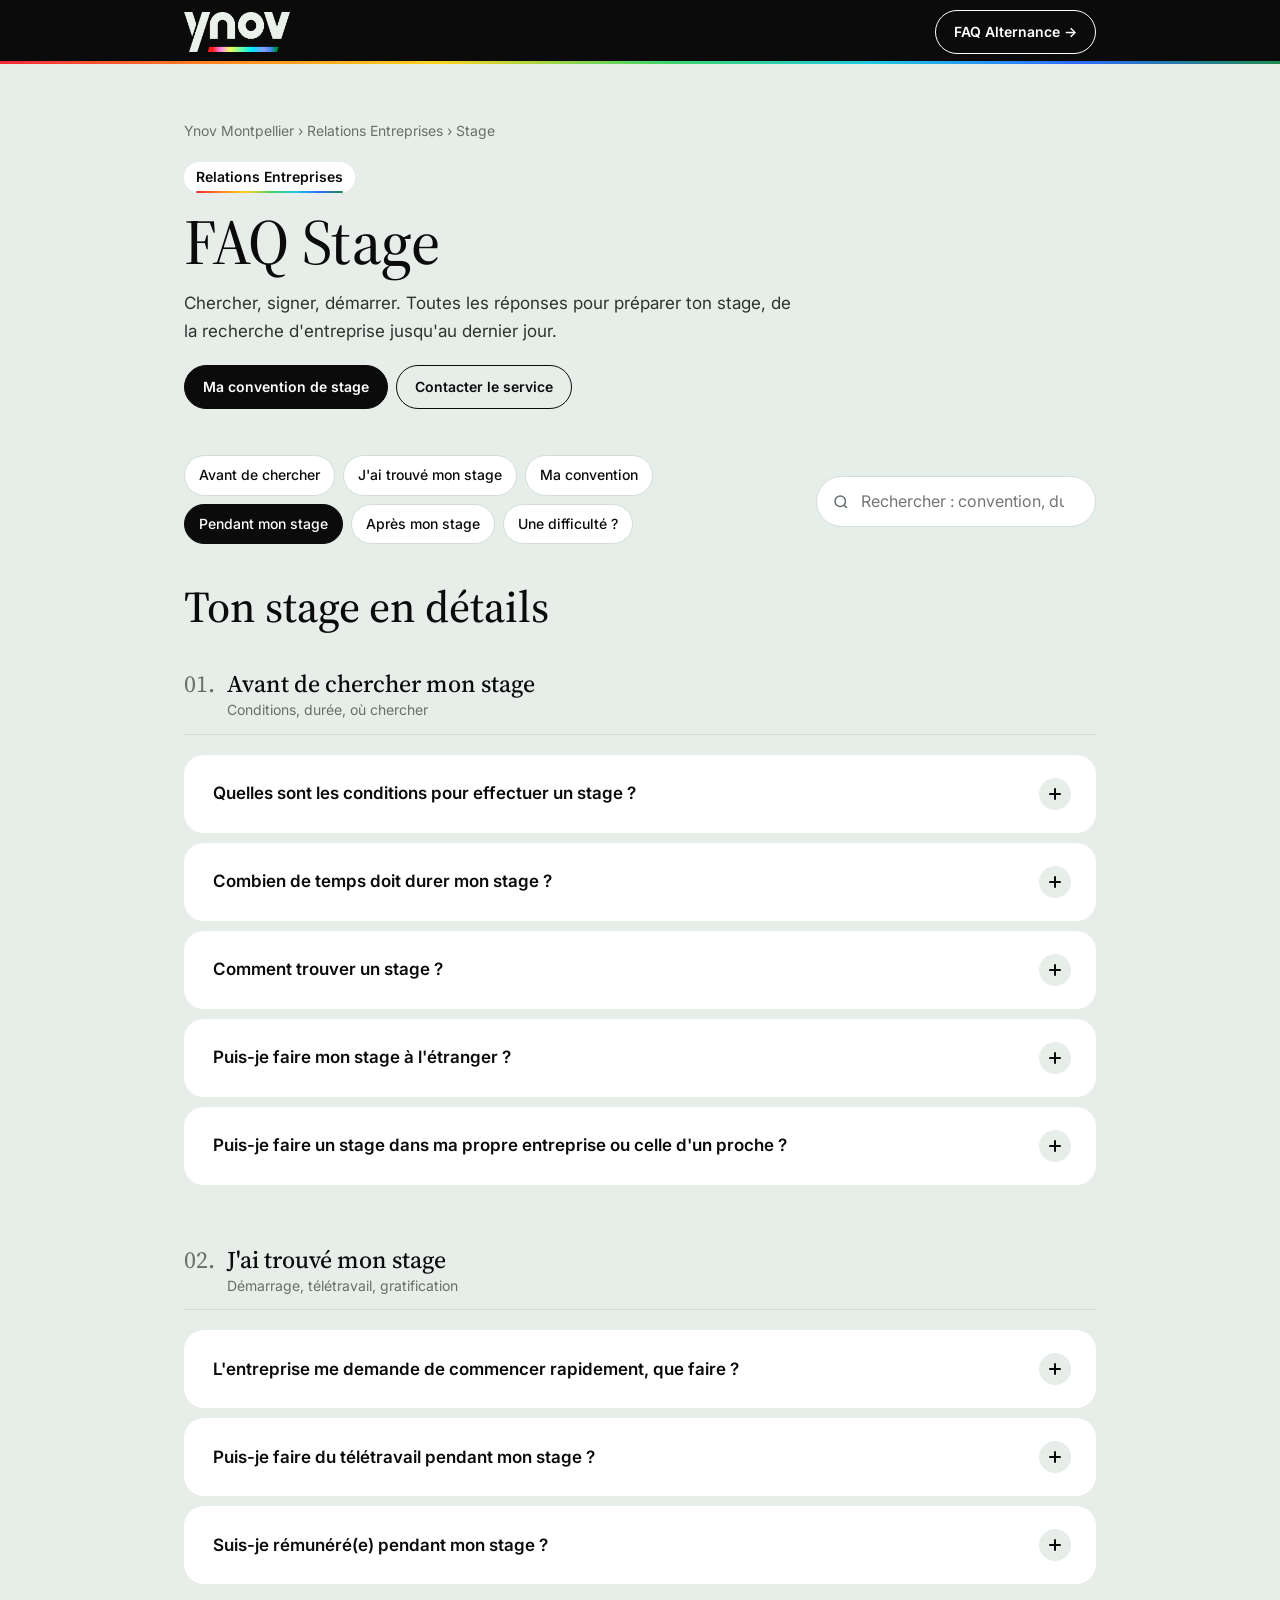
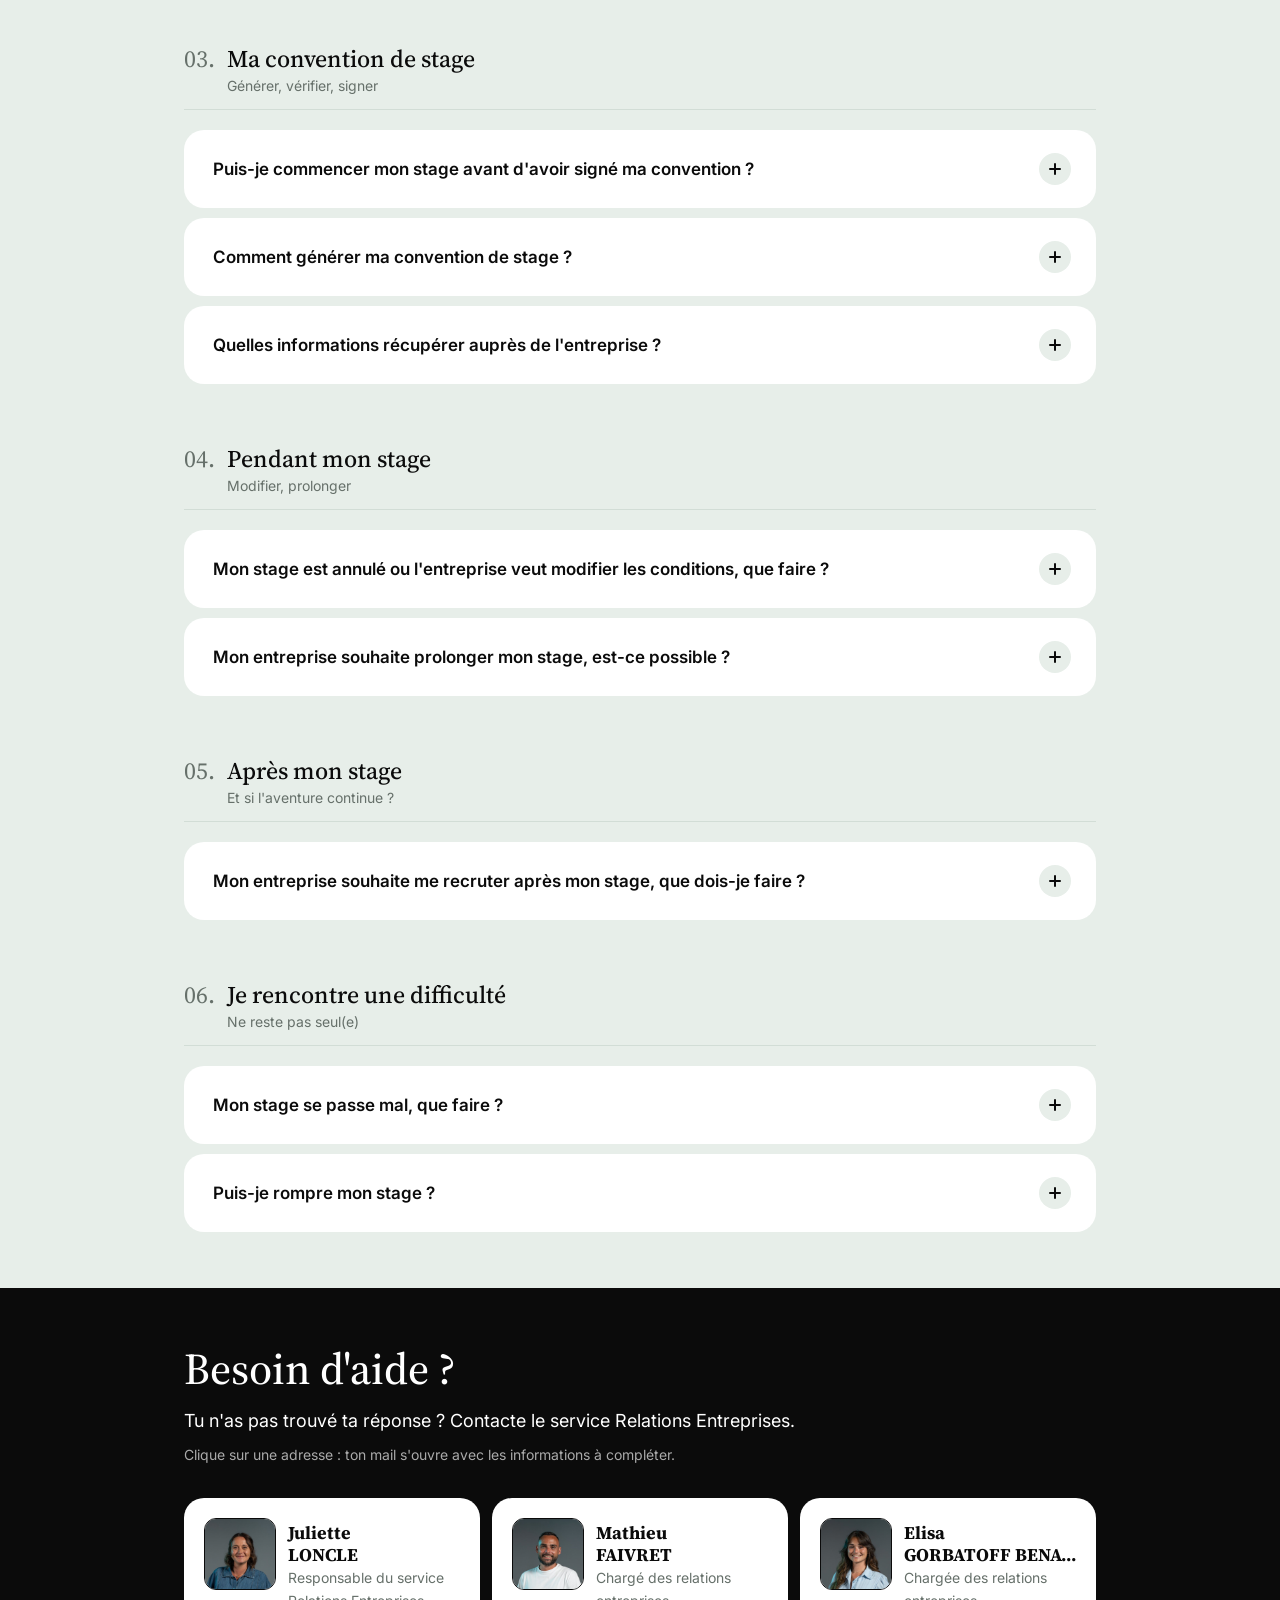
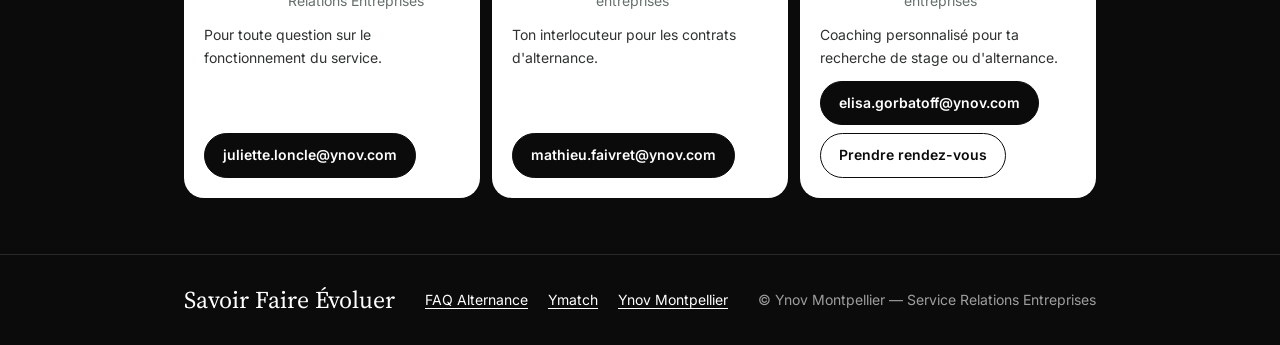
==== commit 2f6c797e: "Add files via upload Mise à jour contacts et navigation" ====
--- a/stage.html
+++ b/stage.html
@@ -16,17 +16,17 @@
   <link rel="stylesheet" href="assets/css/variables.css">
   <link rel="stylesheet" href="assets/css/style.css">
 </head>
-<body>
+<body data-faq="stage">
 
   <!-- ====================================================================
        HEADER
        ==================================================================== -->
   <header class="site-header">
     <div class="container site-header__inner">
-      <a class="logo" href="index.html" aria-label="Ynov — retour à l'accueil de la FAQ">
+      <div class="logo">
         <!-- Logo officiel : pour le changer, remplace le fichier assets/img/logo-ynov.png -->
         <img src="assets/img/logo-ynov.png" alt="Ynov" width="395" height="149">
-      </a>
+      </div>
       <a class="btn btn--light" href="alternance.html">FAQ Alternance →</a>
     </div>
   </header>
@@ -56,9 +56,15 @@
          MENU DES CATÉGORIES + RECHERCHE
          Chaque pastille pointe vers l'id d'un groupe plus bas (#avant, #trouve…)
          ================================================================== -->
+    <!-- La barre de catégories reste collée en haut uniquement dans la zone des questions -->
+    <div class="faq-wrap">
     <nav class="faq-toolbar" aria-label="Catégories de la FAQ">
       <div class="container faq-toolbar__inner">
-        <ul class="chips">
+        <div class="chips-scroller is-start" data-chips-scroller>
+          <button class="chips-scroller__btn chips-scroller__btn--prev" type="button" aria-label="Voir les catégories précédentes" data-chips-prev>
+            <svg viewBox="0 0 24 24" fill="none" stroke="currentColor" stroke-width="2.5" aria-hidden="true"><path d="m15 18-6-6 6-6"/></svg>
+          </button>
+          <ul class="chips">
           <li><a class="chip" href="#avant">Avant de chercher</a></li>
           <li><a class="chip" href="#trouve">J'ai trouvé mon stage</a></li>
           <li><a class="chip" href="#convention">Ma convention</a></li>
@@ -66,6 +72,10 @@
           <li><a class="chip" href="#apres">Après mon stage</a></li>
           <li><a class="chip" href="#difficulte">Une difficulté ?</a></li>
         </ul>
+          <button class="chips-scroller__btn chips-scroller__btn--next" type="button" aria-label="Voir les catégories suivantes" data-chips-next>
+            <svg viewBox="0 0 24 24" fill="none" stroke="currentColor" stroke-width="2.5" aria-hidden="true"><path d="m9 18 6-6-6-6"/></svg>
+          </button>
+        </div>
         <div class="search">
           <label class="visually-hidden" for="faq-search">Rechercher une question</label>
           <svg class="search__icon" viewBox="0 0 24 24" fill="none" stroke="currentColor" stroke-width="2" aria-hidden="true"><circle cx="11" cy="11" r="7"/><path d="m20 20-3.5-3.5"/></svg>
@@ -459,6 +469,8 @@
 
       </div>
     </section>
+    </div><!-- /.faq-wrap -->
+
 
     <!-- ==================================================================
          BESOIN D'AIDE + CONTACTS
@@ -468,18 +480,11 @@
       <div class="container">
         <h2>Besoin d'aide ?</h2>
         <p class="help__lead">
-          Tu n'as pas trouvé ta réponse ? Écris-nous en précisant ces informations :
-          on pourra t'aider plus vite.
+          Tu n'as pas trouvé ta réponse ? Contacte le service Relations Entreprises.
         </p>
-        <ol class="help__checklist">
-          <li>Ton nom et prénom</li>
-          <li>Ta filière</li>
-          <li>Ta question ou ton problème</li>
-          <li>Les démarches déjà effectuées</li>
-          <li>Les éventuels documents concernés</li>
-        </ol>
-
-        <h3 class="contacts__title">Le service Relations Entreprises</h3>
+        <p class="help__hint">
+          Clique sur une adresse : ton mail s'ouvre avec les informations à compléter.
+        </p>
         <div class="contacts" data-contacts></div>
         <noscript>
           <p>Contact : mathieu.faivret@ynov.com</p>
@@ -504,6 +509,11 @@
     </div>
   </footer>
 
+  <!-- Bouton retour en haut (apparaît après un peu de défilement) -->
+  <a class="back-to-top" href="#" aria-label="Remonter en haut de la page" data-back-to-top>
+    <svg viewBox="0 0 24 24" fill="none" stroke="currentColor" stroke-width="2.5" aria-hidden="true"><path d="M12 19V5M5 12l7-7 7 7"/></svg>
+  </a>
+
   <script src="assets/js/contacts.js"></script>
   <script src="assets/js/faq.js"></script>
 </body>
--- a/assets/css/style.css
+++ b/assets/css/style.css
@@ -116,7 +116,6 @@
   flex-direction: column;
   gap: 2px;
   color: var(--color-on-dark);
-  text-decoration: none;
 }
 .logo__word {
   font-family: var(--font-text);
@@ -180,6 +179,51 @@
   -webkit-backdrop-filter: blur(8px);
 }
 
+/* Conteneur des pastilles : flèches et fondus sur les bords (mobile) */
+.chips-scroller { position: relative; }
+
+.chips-scroller::before,
+.chips-scroller::after {
+  content: "";
+  position: absolute;
+  top: 0; bottom: 6px;
+  width: 56px;
+  z-index: 1;
+  pointer-events: none;
+  transition: opacity var(--duration) var(--ease);
+}
+.chips-scroller::before { left: 0;  background: linear-gradient(90deg, var(--color-bg) 35%, transparent); }
+.chips-scroller::after  { right: 0; background: linear-gradient(270deg, var(--color-bg) 35%, transparent); }
+
+.chips-scroller__btn {
+  position: absolute;
+  top: calc(50% - 3px);
+  z-index: 2;
+  display: grid;
+  place-items: center;
+  width: 32px; height: 32px;
+  padding: 0;
+  border: 0;
+  border-radius: 50%;
+  background: var(--color-ink);
+  color: var(--color-on-dark);
+  cursor: pointer;
+  transform: translateY(-50%);
+  transition: opacity var(--duration) var(--ease);
+}
+.chips-scroller__btn svg { width: 16px; height: 16px; }
+.chips-scroller__btn--prev { left: 0; }
+.chips-scroller__btn--next { right: 0; }
+
+/* On masque flèche + fondu quand on est au bout */
+.chips-scroller.is-start::before,
+.chips-scroller.is-start .chips-scroller__btn--prev,
+.chips-scroller.is-end::after,
+.chips-scroller.is-end .chips-scroller__btn--next,
+.chips-scroller:not(.is-scrollable)::before,
+.chips-scroller:not(.is-scrollable)::after,
+.chips-scroller:not(.is-scrollable) .chips-scroller__btn { opacity: 0; pointer-events: none; }
+
 /* Les pastilles défilent horizontalement sur mobile */
 .chips {
   display: flex;
@@ -317,7 +361,11 @@
 .faq-item[open] .faq-item__icon { background: var(--color-ink); color: var(--color-on-dark); }
 .faq-item[open] .faq-item__icon::after { transform: translate(-50%, -50%) rotate(0deg); }
 
-.faq-item__answer { padding: 0 20px 22px; }
+.faq-item__answer {
+  padding: 0 20px 25px;
+  /* filet arc-en-ciel Ynov en bas de la question ouverte */
+  background: var(--gradient-ynov) bottom / 100% 3px no-repeat;
+}
 
 /* ---------- 7. Contenu des réponses ---------- */
 .faq-item__answer > :first-child { margin-top: 0; }
@@ -339,17 +387,17 @@
 /* Encadrés : conseil / important / attention */
 .note {
   margin: var(--space-s) 0;
-  padding: var(--space-s) var(--space-m);
+  padding: var(--space-s) var(--space-m) calc(var(--space-s) + 3px);
   border-radius: var(--radius-s);
   background: var(--color-tint);
   position: relative;
   overflow: hidden;
 }
-.note::before {
+.note::after {
   content: "";
   position: absolute;
-  left: 0; top: 0; bottom: 0;
-  width: 4px;
+  left: 0; right: 0; bottom: 0;
+  height: 3px;
   background: var(--gradient-ynov);
 }
 .note__label {
@@ -439,30 +487,9 @@
   color: var(--color-on-dark);
 }
 .help h2 { color: var(--color-on-dark); font-size: var(--fs-h2); margin-bottom: var(--space-s); }
-.help__lead { margin: 0 0 var(--space-m); max-width: 40rem; opacity: 0.85; }
-
-.help__checklist {
-  display: grid;
-  gap: 8px;
-  margin: 0 0 var(--space-xl);
-  padding: 0;
-  list-style: none;
-  counter-reset: info;
-}
-.help__checklist li {
-  counter-increment: info;
-  display: flex;
-  align-items: center;
-  gap: var(--space-s);
-  padding: 12px 16px;
-  border: 1px solid rgb(255 255 255 / 0.15);
-  border-radius: var(--radius-s);
-}
-.help__checklist li::before {
-  content: counter(info, decimal-leading-zero);
-  font-family: var(--font-title);
-  opacity: 0.6;
-}
+.help__lead { margin: 0 0 var(--space-xs); max-width: 40rem; font-size: 1.125rem; }
+
+.help__hint { margin: 0 0 var(--space-l); font-size: var(--fs-small); opacity: 0.65; }
 
 .contacts__title { color: var(--color-on-dark); font-size: var(--fs-h3); margin-bottom: var(--space-m); }
 
@@ -477,18 +504,21 @@
   background: var(--color-surface);
   color: var(--color-ink-soft);
 }
-.contact-card__top { display: flex; align-items: center; gap: var(--space-s); }
+.contact-card__top {
+  display: flex;
+  align-items: flex-start;   /* photo toujours alignée en haut, même si le nom fait 2 lignes */
+  gap: var(--space-s);
+}
+.contact-card__identity { min-width: 0; padding-top: 4px; }
 
 .contact-card__photo,
 .contact-card__initials {
   flex: none;
-  width: 64px; height: 64px;
-  border-radius: 50%;
+  width: 72px; height: 72px;
+  border: 1.5px solid var(--color-ink);   /* contour noir sobre */
+  border-radius: var(--radius-s);          /* carré arrondi */
   object-fit: cover;
 }
-/* Photo avec anneau arc-en-ciel Ynov */
-.contact-card__photo { padding: 3px; background: var(--gradient-ynov); }
-
 /* Initiales affichées tant qu'il n'y a pas de photo */
 .contact-card__initials {
   display: grid;
@@ -497,25 +527,43 @@
   color: var(--color-ink);
   font-family: var(--font-title);
   font-size: 1.375rem;
-  position: relative;
-}
-.contact-card__initials::after {
-  content: "";
-  position: absolute;
-  inset: -3px;
-  border-radius: 50%;
-  padding: 3px;
-  background: var(--gradient-ynov);
-  -webkit-mask: linear-gradient(#000 0 0) content-box, linear-gradient(#000 0 0);
-  -webkit-mask-composite: xor;
-  mask-composite: exclude;
-}
-
-.contact-card__name { margin: 0; color: var(--color-ink); font-family: var(--font-title); font-size: 1.25rem; line-height: 1.2; }
+}
+
+.contact-card__name {
+  margin: 0;
+  color: var(--color-ink);
+  font-family: var(--font-title);
+  font-size: 1.125rem;
+  line-height: 1.2;
+}
+/* Nom de famille sur sa propre ligne, jamais coupé au milieu */
+.contact-card__lastname { display: block; white-space: nowrap; overflow: hidden; text-overflow: ellipsis; }
 .contact-card__role { margin: 2px 0 0; font-size: var(--fs-small); color: var(--color-muted); }
 .contact-card__note { margin: 0; font-size: var(--fs-small); }
 .contact-card__actions { display: flex; flex-wrap: wrap; gap: 8px; margin-top: auto; }
 .contact-card__actions .btn { word-break: break-all; }
+
+/* Bouton retour en haut */
+.back-to-top {
+  position: fixed;
+  right: calc(var(--gutter) + env(safe-area-inset-right));
+  bottom: calc(var(--gutter) + env(safe-area-inset-bottom));
+  z-index: 20;
+  display: grid;
+  place-items: center;
+  width: 48px; height: 48px;
+  border: 2px solid var(--color-on-dark);
+  border-radius: 50%;
+  background: var(--color-ink);
+  color: var(--color-on-dark);
+  box-shadow: 0 6px 20px rgb(0 0 0 / 0.2);
+  opacity: 0;
+  visibility: hidden;
+  transform: translateY(12px);
+  transition: opacity var(--duration) var(--ease), transform var(--duration) var(--ease), visibility var(--duration);
+}
+.back-to-top svg { width: 20px; height: 20px; }
+.back-to-top.is-visible { opacity: 1; visibility: visible; transform: translateY(0); }
 
 /* ---------- 9. Footer ---------- */
 .site-footer {
@@ -569,7 +617,6 @@
   .duration-grid { grid-template-columns: repeat(3, 1fr); }
   .contacts { grid-template-columns: repeat(2, 1fr); }
   .choice-grid { grid-template-columns: repeat(2, 1fr); }
-  .help__checklist { grid-template-columns: repeat(2, 1fr); }
 }
 
 /* Desktop */
@@ -581,7 +628,11 @@
   }
   .hero { padding-block: var(--space-xl) var(--space-l); }
   .faq-toolbar__inner { display: flex; align-items: center; gap: var(--space-m); }
-  .chips { flex: 1; flex-wrap: wrap; }
+  .chips-scroller { flex: 1; }
+  .chips { flex-wrap: wrap; }
+  .chips-scroller::before,
+  .chips-scroller::after,
+  .chips-scroller__btn { display: none; }   /* sur desktop toutes les pastilles sont visibles */
   .search { flex: 0 0 280px; margin-top: 0; }
   .faq-item__question { padding: 22px 24px 22px 28px; font-size: 1.0625rem; }
   .faq-item__answer { padding: 0 28px 26px; }
